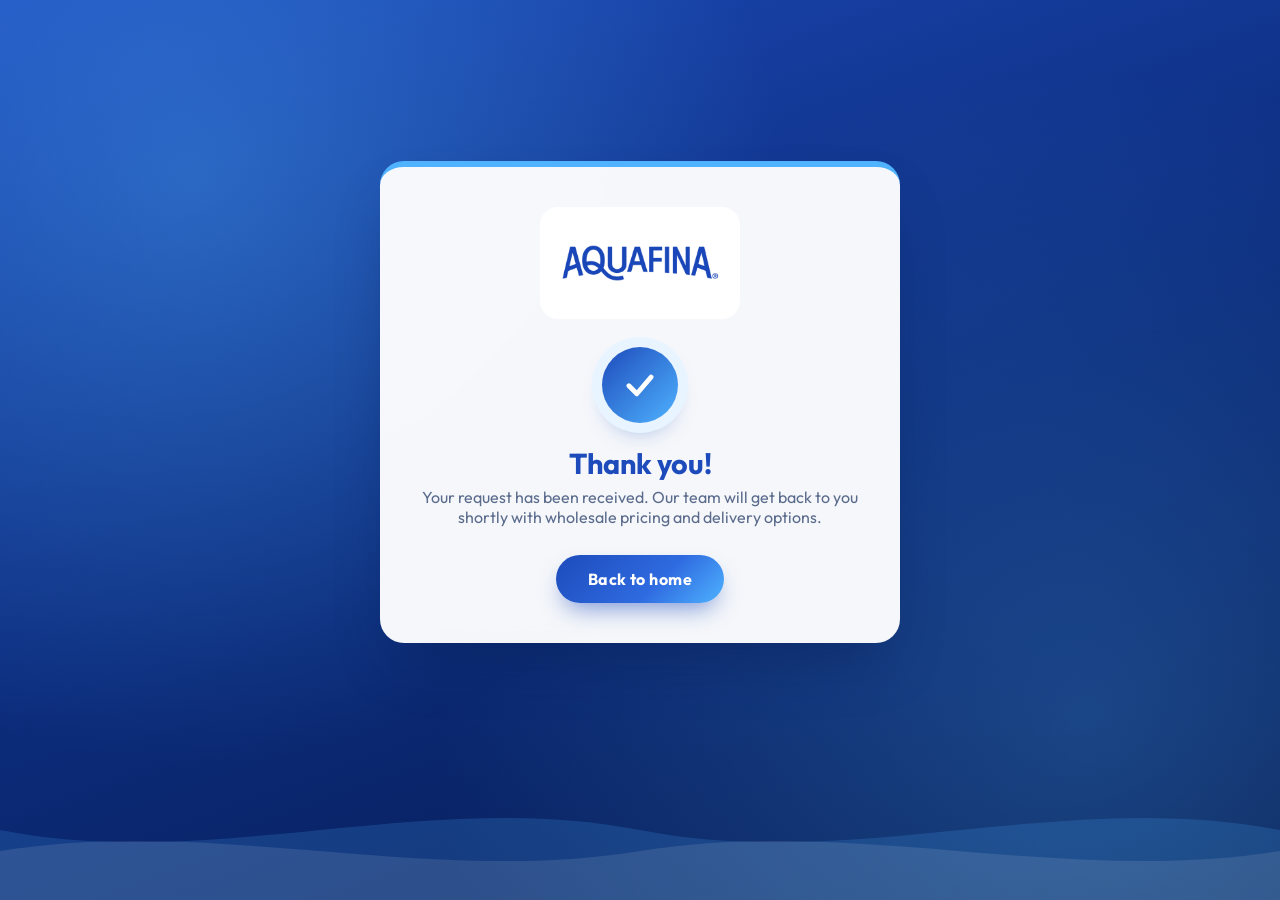
==== thank-you.html @ bb62f4f6 "adding thank you page" ====
<!DOCTYPE html>
<html lang="en">
<head>
    <meta charset="UTF-8">
    <meta name="viewport" content="width=device-width, initial-scale=1.0">
    <title>Aquafina | Thank You</title>
    <link rel="preconnect" href="https://fonts.googleapis.com">
    <link rel="preconnect" href="https://fonts.gstatic.com" crossorigin>
    <link href="https://fonts.googleapis.com/css2?family=Outfit:wght@400;500;600;700;800&display=swap" rel="stylesheet">
    <link rel="stylesheet" href="./style.css">
</head>
<body>

<div class="ocean" aria-hidden="true">
    <span class="bubble"></span><span class="bubble"></span><span class="bubble"></span>
    <span class="bubble"></span><span class="bubble"></span><span class="bubble"></span>
    <span class="bubble"></span><span class="bubble"></span>
</div>

<main class="page page-single">

    <section class="card thanks">
        <img class="logo" src="./logo.png" alt="Aquafina">

        <div class="check" aria-hidden="true">
            <svg viewBox="0 0 24 24" fill="none" stroke="currentColor" stroke-width="3" stroke-linecap="round" stroke-linejoin="round">
                <polyline points="5 12.5 10 17.5 19 7"/>
            </svg>
        </div>

        <h2>Thank you!</h2>
        <p class="sub">Your request has been received. Our team will get back to you shortly with wholesale pricing and delivery options.</p>

        <a class="btn" href="./index.html">Back to home</a>
    </section>

</main>

<svg class="waves" viewBox="0 0 1440 200" preserveAspectRatio="none" aria-hidden="true">
    <path class="wave w1" d="M0,100 C240,160 480,40 720,100 C960,160 1200,40 1440,100 L1440,200 L0,200 Z"/>
    <path class="wave w2" d="M0,130 C240,80 480,180 720,130 C960,80 1200,180 1440,130 L1440,200 L0,200 Z"/>
</svg>

</body>
</html>
---- style.css ----
/* ==========================================================
   Aquafina – Web-to-Lead form
   ========================================================== */

:root {
    --aqua-blue: #1d4bbb;      /* logo blue */
    --aqua-deep: #0b2a78;
    --aqua-navy: #071a4d;
    --aqua-sky: #4fb3ff;
    --aqua-ice: #e8f4ff;
    --white: #ffffff;
    --text: #0d1b3e;
    --muted: #5a6b8c;
    --radius: 14px;
    --shadow: 0 30px 60px -20px rgba(7, 26, 77, 0.45);
}

* { box-sizing: border-box; }

html, body { height: 100%; }

body {
    margin: 0;
    font-family: "Outfit", system-ui, -apple-system, "Segoe UI", sans-serif;
    color: var(--text);
    min-height: 100vh;
    overflow-x: hidden;
    background:
        radial-gradient(circle at 15% 20%, rgba(79, 179, 255, 0.35), transparent 45%),
        radial-gradient(circle at 85% 80%, rgba(79, 179, 255, 0.25), transparent 50%),
        linear-gradient(160deg, var(--aqua-blue) 0%, var(--aqua-deep) 55%, var(--aqua-navy) 100%);
    background-attachment: fixed;
}

/* ---------- Layout ---------- */

.page {
    position: relative;
    z-index: 2;
    max-width: 1180px;
    margin: 0 auto;
    padding: 64px 24px 160px;
    display: grid;
    grid-template-columns: 1.05fr 1fr;
    gap: 64px;
    align-items: center;
    min-height: 100vh;
}

/* ---------- Hero ---------- */

.hero { color: var(--white); animation: rise 0.8s ease-out both; }

.logo {
    width: 260px;
    max-width: 100%;
    background: var(--white);
    border-radius: 18px;
    padding: 10px 18px;
    box-shadow: 0 12px 30px rgba(0, 0, 0, 0.2);
    mix-blend-mode: normal;
    margin-bottom: 36px;
}

.hero h1 {
    font-size: clamp(2.4rem, 5vw, 3.8rem);
    line-height: 1.05;
    font-weight: 800;
    letter-spacing: -0.02em;
    margin: 0 0 20px;
}

.hero h1 span {
    background: linear-gradient(90deg, #ffffff, var(--aqua-sky));
    -webkit-background-clip: text;
    background-clip: text;
    color: transparent;
}

.hero p {
    font-size: 1.1rem;
    line-height: 1.6;
    color: rgba(255, 255, 255, 0.85);
    max-width: 480px;
    margin: 0 0 28px;
}

.perks { list-style: none; padding: 0; margin: 0; }

.perks li {
    position: relative;
    padding-left: 34px;
    margin-bottom: 14px;
    font-weight: 500;
    color: rgba(255, 255, 255, 0.92);
}

/* little water-drop bullet */
.perks li::before {
    content: "";
    position: absolute;
    left: 4px;
    top: 3px;
    width: 14px;
    height: 14px;
    background: var(--aqua-sky);
    border-radius: 0 50% 50% 50%;
    transform: rotate(45deg);
    box-shadow: 0 0 12px rgba(79, 179, 255, 0.8);
}

/* ---------- Card ---------- */

.card {
    background: rgba(255, 255, 255, 0.96);
    backdrop-filter: blur(12px);
    border-radius: 24px;
    padding: 40px 36px;
    box-shadow: var(--shadow);
    border-top: 6px solid var(--aqua-sky);
    animation: rise 0.8s 0.15s ease-out both;
}

.card h2 {
    margin: 0 0 6px;
    font-size: 1.8rem;
    font-weight: 700;
    color: var(--aqua-blue);
}

.card .sub { margin: 0 0 28px; color: var(--muted); }

/* ---------- Form ---------- */

form { display: flex; flex-direction: column; gap: 18px; }

.row { display: grid; grid-template-columns: 1fr 1fr; gap: 16px; }

.field { display: flex; flex-direction: column; gap: 7px; }

label {
    font-size: 0.82rem;
    font-weight: 600;
    letter-spacing: 0.04em;
    text-transform: uppercase;
    color: var(--aqua-deep);
}

input[type="text"],
input[type="email"],
input[type="tel"],
select {
    width: 100%;
    font: inherit;
    font-size: 1rem;
    color: var(--text);
    padding: 13px 16px;
    background: var(--aqua-ice);
    border: 2px solid transparent;
    border-radius: var(--radius);
    outline: none;
    transition: border-color 0.2s, background 0.2s, box-shadow 0.2s;
}

input::placeholder { color: #9aaccc; }

input:hover, select:hover { background: #dcedff; }

input:focus, select:focus {
    background: var(--white);
    border-color: var(--aqua-blue);
    box-shadow: 0 0 0 5px rgba(29, 75, 187, 0.15);
}

select {
    appearance: none;
    -webkit-appearance: none;
    cursor: pointer;
    padding-right: 42px;
    background-image: url("data:image/svg+xml,%3Csvg xmlns='http://www.w3.org/2000/svg' width='14' height='14' viewBox='0 0 24 24' fill='none' stroke='%231d4bbb' stroke-width='3' stroke-linecap='round' stroke-linejoin='round'%3E%3Cpolyline points='6 9 12 15 18 9'/%3E%3C/svg%3E");
    background-repeat: no-repeat;
    background-position: right 16px center;
}

/* required marker */
.field:has(input[required]) label::after {
    content: " *";
    color: var(--aqua-sky);
}

/* ---------- Button ---------- */

button[type="submit"] {
    position: relative;
    overflow: hidden;
    margin-top: 8px;
    padding: 16px;
    font: inherit;
    font-size: 1.05rem;
    font-weight: 700;
    letter-spacing: 0.03em;
    color: var(--white);
    background: linear-gradient(135deg, var(--aqua-blue), #2f6be0 60%, var(--aqua-sky));
    border: none;
    border-radius: 999px;
    cursor: pointer;
    box-shadow: 0 12px 24px -8px rgba(29, 75, 187, 0.6);
    transition: transform 0.2s, box-shadow 0.2s;
}

/* shine sweep */
button[type="submit"]::after {
    content: "";
    position: absolute;
    top: 0;
    left: -75%;
    width: 50%;
    height: 100%;
    background: linear-gradient(120deg, transparent, rgba(255, 255, 255, 0.45), transparent);
    transform: skewX(-20deg);
    transition: left 0.6s;
}

button[type="submit"]:hover {
    transform: translateY(-2px);
    box-shadow: 0 18px 30px -8px rgba(29, 75, 187, 0.7);
}

button[type="submit"]:hover::after { left: 130%; }
button[type="submit"]:active { transform: translateY(0); }

/* ---------- Thank-you page ---------- */

.page-single {
    grid-template-columns: minmax(0, 520px);
    justify-content: center;
}

.thanks { text-align: center; }

.thanks .logo {
    width: 200px;
    margin: 0 auto 28px;
    display: block;
    box-shadow: none;
}

.check {
    width: 76px;
    height: 76px;
    margin: 0 auto 22px;
    display: grid;
    place-items: center;
    color: var(--white);
    background: linear-gradient(135deg, var(--aqua-blue), var(--aqua-sky));
    border-radius: 50%;
    box-shadow: 0 0 0 10px var(--aqua-ice), 0 12px 24px -8px rgba(29, 75, 187, 0.6);
    animation: pop 0.5s 0.4s ease-out both;
}

.check svg { width: 38px; height: 38px; }

.btn {
    display: inline-block;
    padding: 14px 32px;
    font-weight: 700;
    letter-spacing: 0.03em;
    color: var(--white);
    text-decoration: none;
    background: linear-gradient(135deg, var(--aqua-blue), #2f6be0 60%, var(--aqua-sky));
    border-radius: 999px;
    box-shadow: 0 12px 24px -8px rgba(29, 75, 187, 0.6);
    transition: transform 0.2s, box-shadow 0.2s;
}

.btn:hover {
    transform: translateY(-2px);
    box-shadow: 0 18px 30px -8px rgba(29, 75, 187, 0.7);
}

@keyframes pop {
    from { opacity: 0; transform: scale(0.4); }
    to   { opacity: 1; transform: scale(1); }
}

/* ---------- Bubbles ---------- */

.ocean {
    position: fixed;
    inset: 0;
    z-index: 1;
    pointer-events: none;
    overflow: hidden;
}

.bubble {
    position: absolute;
    bottom: -80px;
    border-radius: 50%;
    background: radial-gradient(circle at 30% 30%, rgba(255, 255, 255, 0.7), rgba(255, 255, 255, 0.08) 60%);
    border: 1px solid rgba(255, 255, 255, 0.35);
    animation: float linear infinite;
}

.bubble:nth-child(1) { left: 5%;  width: 28px; height: 28px; animation-duration: 14s; }
.bubble:nth-child(2) { left: 18%; width: 14px; height: 14px; animation-duration: 10s; animation-delay: 2s; }
.bubble:nth-child(3) { left: 32%; width: 40px; height: 40px; animation-duration: 18s; animation-delay: 4s; }
.bubble:nth-child(4) { left: 47%; width: 18px; height: 18px; animation-duration: 12s; animation-delay: 1s; }
.bubble:nth-child(5) { left: 60%; width: 34px; height: 34px; animation-duration: 16s; animation-delay: 6s; }
.bubble:nth-child(6) { left: 74%; width: 12px; height: 12px; animation-duration: 9s;  animation-delay: 3s; }
.bubble:nth-child(7) { left: 86%; width: 26px; height: 26px; animation-duration: 15s; animation-delay: 5s; }
.bubble:nth-child(8) { left: 94%; width: 16px; height: 16px; animation-duration: 11s; animation-delay: 7s; }

/* ---------- Waves ---------- */

.waves {
    position: fixed;
    left: 0;
    bottom: 0;
    width: 100%;
    height: 140px;
    z-index: 0;
    pointer-events: none;
}

.wave { animation: sway 8s ease-in-out infinite alternate; }
.w1 { fill: rgba(79, 179, 255, 0.18); }
.w2 { fill: rgba(255, 255, 255, 0.10); animation-duration: 11s; animation-direction: alternate-reverse; }

/* ---------- Animations ---------- */

@keyframes float {
    0%   { transform: translateY(0) translateX(0); opacity: 0; }
    10%  { opacity: 1; }
    50%  { transform: translateY(-55vh) translateX(20px); }
    100% { transform: translateY(-115vh) translateX(-10px); opacity: 0; }
}

@keyframes sway {
    from { transform: translateX(-40px); }
    to   { transform: translateX(40px); }
}

@keyframes rise {
    from { opacity: 0; transform: translateY(24px); }
    to   { opacity: 1; transform: translateY(0); }
}

@media (prefers-reduced-motion: reduce) {
    *, *::before, *::after { animation: none !important; transition: none !important; }
}

/* ---------- Responsive ---------- */

@media (max-width: 900px) {
    .page {
        grid-template-columns: 1fr;
        gap: 40px;
        padding-top: 40px;
    }
    .hero { text-align: center; }
    .hero p { margin-left: auto; margin-right: auto; }
    .perks { display: inline-block; text-align: left; }
    .logo { margin-left: auto; margin-right: auto; display: block; }
}

@media (max-width: 520px) {
    .card { padding: 30px 22px; }
    .row { grid-template-columns: 1fr; }
}


.field:has(select[required]) label::after {
    content: " *";
    color: var(--aqua-sky);
}
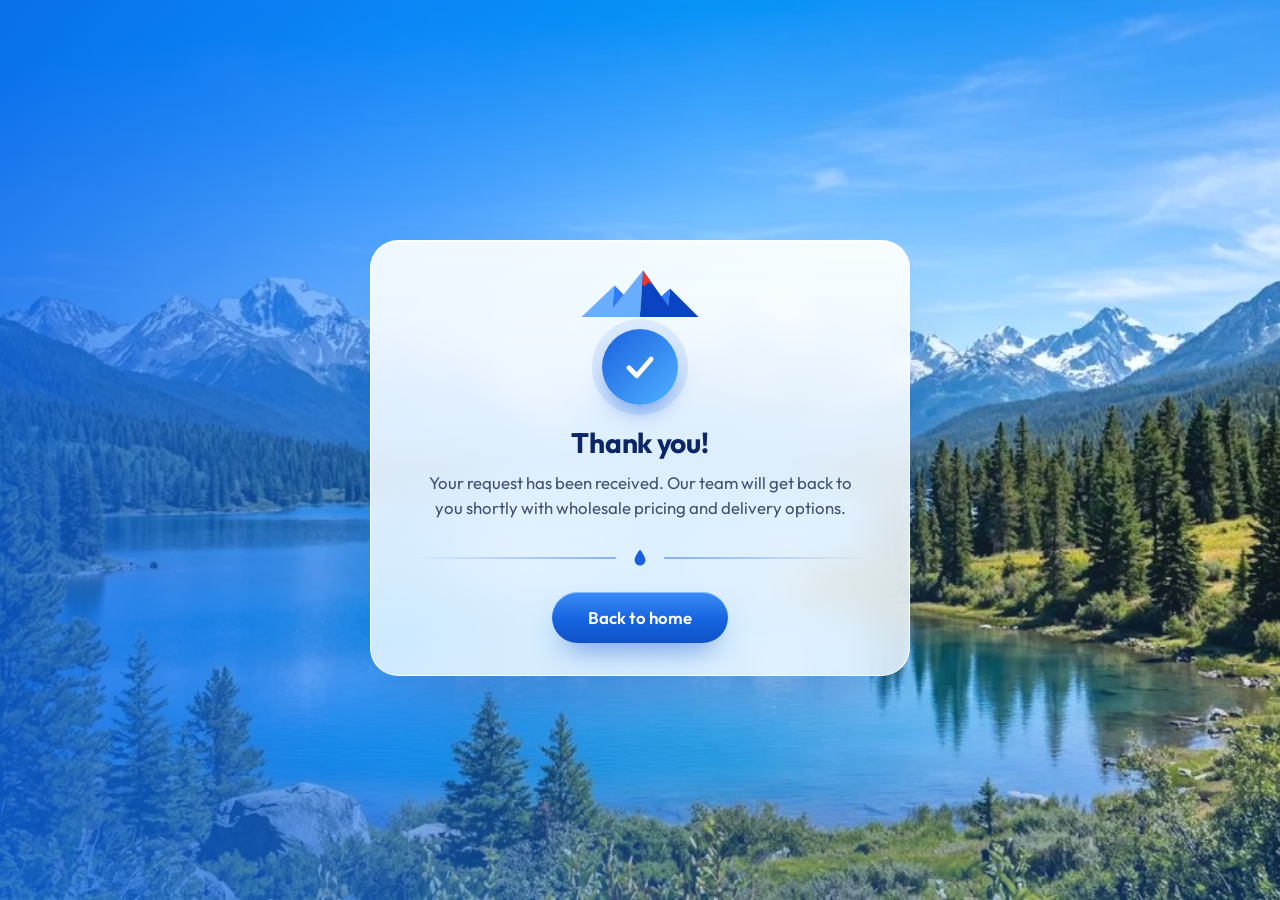
==== commit 36869fd5: "Updating the Ui of the Web to Lead form" ====
--- a/thank-you.html
+++ b/thank-you.html
@@ -6,21 +6,28 @@
     <title>Aquafina | Thank You</title>
     <link rel="preconnect" href="https://fonts.googleapis.com">
     <link rel="preconnect" href="https://fonts.gstatic.com" crossorigin>
-    <link href="https://fonts.googleapis.com/css2?family=Outfit:wght@400;500;600;700;800&display=swap" rel="stylesheet">
+    <link href="https://fonts.googleapis.com/css2?family=Outfit:wght@400;500;600;700&display=swap" rel="stylesheet">
     <link rel="stylesheet" href="./style.css">
 </head>
 <body>
 
-<div class="ocean" aria-hidden="true">
-    <span class="bubble"></span><span class="bubble"></span><span class="bubble"></span>
-    <span class="bubble"></span><span class="bubble"></span><span class="bubble"></span>
-    <span class="bubble"></span><span class="bubble"></span>
-</div>
+<svg class="sprite" aria-hidden="true" focusable="false">
+    <symbol id="i-mountains" viewBox="0 0 160 64">
+        <path style="fill:var(--mk-light)" d="M2 64 46 22l-4 42z"/>
+        <path style="fill:var(--mk-mid)" d="M46 22l42 42H42z"/>
+        <path style="fill:var(--mk-mid)" d="M78 64l42-38-4 38z"/>
+        <path style="fill:var(--mk-dark)" d="M120 26l38 38h-42z"/>
+        <path style="fill:var(--mk-light)" d="M34 64 84 2l-4 62z"/>
+        <path style="fill:var(--mk-dark)" d="M84 2l44 62H80z"/>
+        <path style="fill:var(--mk-red)" d="M84 2l13 18.5-6-2.5-5 5-3.2-2.5z"/>
+    </symbol>
+    <symbol id="i-drop-solid" viewBox="0 0 24 24"><path d="M12 2.5c-.4 0-.7.2-.9.5C9.6 5.3 5.5 10.6 5.5 14.6a6.5 6.5 0 0 0 13 0c0-4-4.1-9.3-5.6-11.6-.2-.3-.5-.5-.9-.5z"/></symbol>
+</svg>
 
 <main class="page page-single">
 
     <section class="card thanks">
-        <img class="logo" src="./logo.png" alt="Aquafina">
+        <svg class="card-mark" aria-hidden="true"><use href="#i-mountains"/></svg>
 
         <div class="check" aria-hidden="true">
             <svg viewBox="0 0 24 24" fill="none" stroke="currentColor" stroke-width="3" stroke-linecap="round" stroke-linejoin="round">
@@ -30,16 +37,12 @@
 
         <h2>Thank you!</h2>
         <p class="sub">Your request has been received. Our team will get back to you shortly with wholesale pricing and delivery options.</p>
+        <div class="divider" aria-hidden="true"><svg class="ico"><use href="#i-drop-solid"/></svg></div>
 
         <a class="btn" href="./index.html">Back to home</a>
     </section>
 
 </main>
 
-<svg class="waves" viewBox="0 0 1440 200" preserveAspectRatio="none" aria-hidden="true">
-    <path class="wave w1" d="M0,100 C240,160 480,40 720,100 C960,160 1200,40 1440,100 L1440,200 L0,200 Z"/>
-    <path class="wave w2" d="M0,130 C240,80 480,180 720,130 C960,80 1200,180 1440,130 L1440,200 L0,200 Z"/>
-</svg>
-
 </body>
 </html>
--- a/style.css
+++ b/style.css
@@ -1,211 +1,496 @@
 /* ==========================================================
-   Aquafina – Web-to-Lead form
+   Aquafina – Web-to-Lead landing page
+   Background: assets/mountain-lake.jpg  ·  Hero: assets/bottle-splash.*
    ========================================================== */
 
 :root {
-    --aqua-blue: #1d4bbb;      /* logo blue */
-    --aqua-deep: #0b2a78;
-    --aqua-navy: #071a4d;
-    --aqua-sky: #4fb3ff;
-    --aqua-ice: #e8f4ff;
+    --navy: #0b2566;
+    --blue-700: #0d47c6;
+    --blue-600: #1a5fe0;
+    --blue-300: #8fd3ff;
+    --ink: #13213f;
+    --muted: #42506e;
+    --label: #4b5c7e;
+    --icon: #3d5a98;
+    --line: #d5e0f0;
     --white: #ffffff;
-    --text: #0d1b3e;
-    --muted: #5a6b8c;
-    --radius: 14px;
-    --shadow: 0 30px 60px -20px rgba(7, 26, 77, 0.45);
-}
-
-* { box-sizing: border-box; }
-
-html, body { height: 100%; }
+    --danger: #d93036;
+    --field-h: 56px;
+    --radius-field: 12px;
+    --ease: cubic-bezier(.2, .7, .2, 1);
+    --sky: #3a90ec;
+    --text-shadow: 0 2px 12px rgba(6, 58, 150, .45);
+}
+
+*, *::before, *::after { box-sizing: border-box; }
 
 body {
     margin: 0;
+    min-height: 100vh;
+    min-height: 100svh;
+    display: flex;
+    flex-direction: column;
     font-family: "Outfit", system-ui, -apple-system, "Segoe UI", sans-serif;
-    color: var(--text);
-    min-height: 100vh;
+    color: var(--ink);
+    background: var(--sky);
     overflow-x: hidden;
+    -webkit-font-smoothing: antialiased;
+}
+
+/* Scenery – the mountain lake photo under a light azure wash, fixed behind
+   the page. Only the left side gets a deeper blue so the white headline
+   stays readable; the sky, peaks and lake show through everywhere else. */
+body::before {
+    content: "";
+    position: fixed;
+    top: 0;
+    left: 0;
+    right: 0;
+    height: 100vh;
+    height: 100lvh;
+    z-index: -1;
     background:
-        radial-gradient(circle at 15% 20%, rgba(79, 179, 255, 0.35), transparent 45%),
-        radial-gradient(circle at 85% 80%, rgba(79, 179, 255, 0.25), transparent 50%),
-        linear-gradient(160deg, var(--aqua-blue) 0%, var(--aqua-deep) 55%, var(--aqua-navy) 100%);
-    background-attachment: fixed;
+        linear-gradient(90deg, rgba(16, 98, 214, .74) 0%, rgba(26, 116, 228, .48) 30%, rgba(46, 146, 240, .1) 56%, rgba(46, 146, 240, 0) 100%),
+        linear-gradient(180deg, rgba(34, 128, 238, .3) 0%, rgba(120, 196, 255, .06) 40%, rgba(150, 210, 255, .08) 62%, rgba(24, 112, 226, .3) 100%),
+        url("./assets/mountain-lake.jpg") center 58% / cover no-repeat,
+        var(--sky);
+    filter: saturate(1.08) brightness(1.04);
+}
+
+.sprite { position: absolute; width: 0; height: 0; overflow: hidden; }
+
+.ico { width: 20px; height: 20px; flex: none; fill: currentColor; }
+
+.ico-line {
+    fill: none;
+    stroke: currentColor;
+    stroke-width: 1.7;
+    stroke-linecap: round;
+    stroke-linejoin: round;
 }
 
 /* ---------- Layout ---------- */
 
 .page {
+    flex: 1;
+    width: 100%;
+    max-width: 1520px;
+    margin: 0 auto;
+    padding: 40px 48px 24px;
+    display: grid;
+    grid-template-columns: minmax(0, 400px) minmax(0, 1fr) minmax(0, 580px);
+    grid-template-areas: "intro visual card";
+    column-gap: 24px;
+    align-items: center;
+}
+
+.intro  { grid-area: intro; }
+.visual { grid-area: visual; }
+.card   { grid-area: card; }
+
+/* ---------- Intro (left) ---------- */
+
+.intro {
     position: relative;
     z-index: 2;
-    max-width: 1180px;
-    margin: 0 auto;
-    padding: 64px 24px 160px;
+    color: var(--white);
+    animation: rise .8s var(--ease) both;
+}
+
+.brand {
+    display: flex;
+    flex-direction: column;
+    align-items: center;
+    width: fit-content;
+}
+
+.brand-mark {
+    width: 112px;
+    height: 45px;
+    margin-bottom: 6px;
+    --mk-light: #ffffff;
+    --mk-mid: #c4e3ff;
+    --mk-dark: #6aa6f6;
+    --mk-red: #ff4d4d;
+    filter: drop-shadow(0 6px 14px rgba(6, 58, 150, .35));
+}
+
+.brand-logo {
+    display: block;
+    width: 330px;
+    max-width: 100%;
+    height: auto;
+    filter: drop-shadow(0 6px 18px rgba(6, 58, 150, .35));
+}
+
+.brand-tagline {
+    margin: 12px 0 0;
+    font-size: 1.35rem;
+    letter-spacing: .01em;
+    text-shadow: var(--text-shadow);
+}
+
+.intro h1 {
+    margin: 48px 0 0;
+    font-size: clamp(2.5rem, 3.6vw, 3.4rem);
+    font-weight: 600;
+    line-height: 1.1;
+    letter-spacing: -.01em;
+    text-shadow: 0 4px 22px rgba(6, 58, 150, .4);
+}
+
+.intro h1 span {
+    display: block;
+    color: var(--blue-300);
+}
+
+@supports (-webkit-background-clip: text) or (background-clip: text) {
+    .intro h1 span {
+        color: transparent;
+        background: linear-gradient(90deg, #7ccdff 0%, #a9e0ff 60%, #d6f1ff 100%);
+        -webkit-background-clip: text;
+        background-clip: text;
+        text-shadow: none;
+        filter: drop-shadow(0 3px 14px rgba(6, 58, 150, .5));
+    }
+}
+
+.swoosh {
+    display: block;
+    width: 250px;
+    height: 20px;
+    margin: 6px 0 0 70px;
+}
+
+.features {
+    list-style: none;
+    margin: 32px 0 0;
+    padding: 0;
     display: grid;
-    grid-template-columns: 1.05fr 1fr;
-    gap: 64px;
+    gap: 18px;
+}
+
+.features li {
+    display: flex;
     align-items: center;
-    min-height: 100vh;
-}
-
-/* ---------- Hero ---------- */
-
-.hero { color: var(--white); animation: rise 0.8s ease-out both; }
-
-.logo {
-    width: 260px;
-    max-width: 100%;
-    background: var(--white);
-    border-radius: 18px;
-    padding: 10px 18px;
-    box-shadow: 0 12px 30px rgba(0, 0, 0, 0.2);
-    mix-blend-mode: normal;
-    margin-bottom: 36px;
-}
-
-.hero h1 {
-    font-size: clamp(2.4rem, 5vw, 3.8rem);
-    line-height: 1.05;
-    font-weight: 800;
-    letter-spacing: -0.02em;
-    margin: 0 0 20px;
-}
-
-.hero h1 span {
-    background: linear-gradient(90deg, #ffffff, var(--aqua-sky));
-    -webkit-background-clip: text;
-    background-clip: text;
-    color: transparent;
-}
-
-.hero p {
-    font-size: 1.1rem;
-    line-height: 1.6;
-    color: rgba(255, 255, 255, 0.85);
-    max-width: 480px;
-    margin: 0 0 28px;
-}
-
-.perks { list-style: none; padding: 0; margin: 0; }
-
-.perks li {
+    gap: 18px;
+    font-size: 1.3rem;
+    line-height: 1.2;
+    text-shadow: var(--text-shadow);
+}
+
+.features li > span:last-child { max-width: 8.6em; }
+
+.feature-icon {
+    flex: none;
+    width: 58px;
+    height: 58px;
+    display: grid;
+    place-items: center;
+    border: 2px solid rgba(255, 255, 255, .92);
+    border-radius: 50%;
+    background: rgba(255, 255, 255, .14);
+    box-shadow: 0 6px 18px rgba(6, 58, 150, .2), inset 0 0 14px rgba(255, 255, 255, .22);
+    -webkit-backdrop-filter: blur(4px);
+    backdrop-filter: blur(4px);
+}
+
+.feature-icon .ico { width: 28px; height: 28px; }
+
+/* ---------- Bottle (middle) ---------- */
+
+.visual {
     position: relative;
-    padding-left: 34px;
-    margin-bottom: 14px;
-    font-weight: 500;
-    color: rgba(255, 255, 255, 0.92);
-}
-
-/* little water-drop bullet */
-.perks li::before {
+    z-index: 1;
+    align-self: end;
+    pointer-events: none;
+    user-select: none;
+    animation: rise .9s .15s var(--ease) both;
+}
+
+/* soft light behind the bottle so it glows against the lake */
+.visual::before {
     content: "";
     position: absolute;
-    left: 4px;
-    top: 3px;
-    width: 14px;
-    height: 14px;
-    background: var(--aqua-sky);
-    border-radius: 0 50% 50% 50%;
-    transform: rotate(45deg);
-    box-shadow: 0 0 12px rgba(79, 179, 255, 0.8);
-}
-
-/* ---------- Card ---------- */
+    left: 50%;
+    top: 46%;
+    width: 120%;
+    aspect-ratio: 1.3;
+    transform: translate(-50%, -50%);
+    background: radial-gradient(closest-side, rgba(220, 242, 255, .5), rgba(170, 222, 255, .18) 55%, transparent);
+}
+
+.visual picture { display: block; position: relative; }
+
+.bottle {
+    display: block;
+    /* the photo is wider than the column: let the splash spill under
+       the headline on the left and behind the card on the right */
+    width: calc(100% + 580px);
+    max-width: none;
+    height: auto;
+    margin: 0 -260px -72px -320px;
+    filter: drop-shadow(0 30px 40px rgba(10, 60, 150, .22));
+    animation: bob 7s 1s ease-in-out infinite;
+}
+
+/* ---------- Card (right) ---------- */
 
 .card {
-    background: rgba(255, 255, 255, 0.96);
-    backdrop-filter: blur(12px);
-    border-radius: 24px;
-    padding: 40px 36px;
-    box-shadow: var(--shadow);
-    border-top: 6px solid var(--aqua-sky);
-    animation: rise 0.8s 0.15s ease-out both;
+    position: relative;
+    z-index: 3;
+    padding: 30px 38px 34px;
+    background: linear-gradient(180deg, rgba(255, 255, 255, .92), rgba(236, 246, 255, .86));
+    border: 1px solid rgba(255, 255, 255, .9);
+    border-radius: 28px;
+    box-shadow: 0 36px 70px -30px rgba(12, 64, 160, .45), inset 0 1px 0 rgba(255, 255, 255, .95);
+    -webkit-backdrop-filter: blur(18px) saturate(1.4);
+    backdrop-filter: blur(18px) saturate(1.4);
+    animation: rise .8s .1s var(--ease) both;
+}
+
+.card-mark {
+    display: block;
+    width: 120px;
+    height: 48px;
+    margin: 0 auto 12px;
+    --mk-light: #69adff;
+    --mk-mid: #2f7cf6;
+    --mk-dark: #0b44c2;
+    --mk-red: #e8352f;
 }
 
 .card h2 {
-    margin: 0 0 6px;
-    font-size: 1.8rem;
+    margin: 0;
+    text-align: center;
+    color: var(--navy);
+    font-size: clamp(1.7rem, 2.2vw, 2.1rem);
     font-weight: 700;
-    color: var(--aqua-blue);
-}
-
-.card .sub { margin: 0 0 28px; color: var(--muted); }
+    line-height: 1.15;
+    letter-spacing: -.01em;
+}
+
+.card .sub {
+    max-width: 490px;
+    margin: 10px auto 0;
+    text-wrap: balance;
+    text-align: center;
+    color: var(--muted);
+    font-size: 1.05rem;
+    line-height: 1.5;
+}
+
+.divider {
+    display: flex;
+    align-items: center;
+    gap: 14px;
+    max-width: 460px;
+    margin: 16px auto 24px;
+    color: var(--blue-600);
+}
+
+.divider::before,
+.divider::after {
+    content: "";
+    flex: 1;
+    height: 1.5px;
+    border-radius: 2px;
+    background: linear-gradient(90deg, rgba(26, 95, 224, 0), rgba(26, 95, 224, .45));
+}
+
+.divider::after { transform: scaleX(-1); }
 
 /* ---------- Form ---------- */
 
-form { display: flex; flex-direction: column; gap: 18px; }
-
-.row { display: grid; grid-template-columns: 1fr 1fr; gap: 16px; }
-
-.field { display: flex; flex-direction: column; gap: 7px; }
-
-label {
-    font-size: 0.82rem;
-    font-weight: 600;
-    letter-spacing: 0.04em;
-    text-transform: uppercase;
-    color: var(--aqua-deep);
-}
-
-input[type="text"],
-input[type="email"],
-input[type="tel"],
-select {
+form {
+    display: grid;
+    grid-template-columns: repeat(2, minmax(0, 1fr));
+    gap: 14px 16px;
+}
+
+.field { position: relative; min-width: 0; }
+.field-full { grid-column: 1 / -1; }
+
+.field > .ico {
+    position: absolute;
+    z-index: 1;
+    left: 16px;
+    top: calc(var(--field-h) / 2);
+    transform: translateY(-50%);
+    color: var(--icon);
+    pointer-events: none;
+    transition: color .2s;
+}
+
+.field input,
+.field select,
+.field textarea {
+    display: block;
     width: 100%;
+    height: var(--field-h);
+    margin: 0;
+    padding: 22px 16px 6px 48px;
     font: inherit;
     font-size: 1rem;
-    color: var(--text);
-    padding: 13px 16px;
-    background: var(--aqua-ice);
-    border: 2px solid transparent;
-    border-radius: var(--radius);
+    color: var(--ink);
+    background-color: rgba(255, 255, 255, .82);
+    border: 1.5px solid var(--line);
+    border-radius: var(--radius-field);
     outline: none;
-    transition: border-color 0.2s, background 0.2s, box-shadow 0.2s;
-}
-
-input::placeholder { color: #9aaccc; }
-
-input:hover, select:hover { background: #dcedff; }
-
-input:focus, select:focus {
-    background: var(--white);
-    border-color: var(--aqua-blue);
-    box-shadow: 0 0 0 5px rgba(29, 75, 187, 0.15);
-}
-
-select {
+    box-shadow: 0 1px 2px rgba(13, 47, 120, .05);
+    transition: border-color .2s, box-shadow .2s, background-color .2s;
+}
+
+.field textarea {
+    height: auto;
+    min-height: 108px;
+    padding-top: 28px;
+    line-height: 1.45;
+    resize: vertical;
+}
+
+.field select {
     appearance: none;
     -webkit-appearance: none;
     cursor: pointer;
-    padding-right: 42px;
-    background-image: url("data:image/svg+xml,%3Csvg xmlns='http://www.w3.org/2000/svg' width='14' height='14' viewBox='0 0 24 24' fill='none' stroke='%231d4bbb' stroke-width='3' stroke-linecap='round' stroke-linejoin='round'%3E%3Cpolyline points='6 9 12 15 18 9'/%3E%3C/svg%3E");
+    padding-right: 44px;
+    text-overflow: ellipsis;
+    background-image: url("data:image/svg+xml,%3Csvg xmlns='http://www.w3.org/2000/svg' viewBox='0 0 24 24' fill='none' stroke='%231a3f8f' stroke-width='2.5' stroke-linecap='round' stroke-linejoin='round'%3E%3Cpath d='m6 9 6 6 6-6'/%3E%3C/svg%3E");
     background-repeat: no-repeat;
     background-position: right 16px center;
-}
-
-/* required marker */
-.field:has(input[required]) label::after {
-    content: " *";
-    color: var(--aqua-sky);
-}
+    background-size: 18px;
+}
+
+.field select option { color: var(--ink); }
+
+/* the placeholders act as hints that appear on focus */
+.field input::placeholder,
+.field textarea::placeholder { color: transparent; opacity: 1; transition: color .2s; }
+.field input:focus::placeholder,
+.field textarea:focus::placeholder { color: #9aa9c4; }
+
+/* Floating label: sits small at the top of the field ... */
+.field label {
+    position: absolute;
+    z-index: 1;
+    left: 49px;
+    top: calc(var(--field-h) / 2);
+    max-width: calc(100% - 66px);
+    overflow: hidden;
+    white-space: nowrap;
+    text-overflow: ellipsis;
+    font-size: 1rem;
+    line-height: 1.25;
+    color: var(--label);
+    pointer-events: none;
+    transform-origin: left center;
+    transform: translateY(-120%) scale(.76);
+    transition: transform .2s var(--ease), color .2s;
+}
+
+.field:has(select) label { max-width: calc(100% - 96px); }
+
+.field:has([required]) label::after { content: " *"; }
+
+/* ... and rests inside it, like a placeholder, while the field is empty */
+.field:has(input:placeholder-shown:not(:-webkit-autofill)):not(:focus-within) label,
+.field:has(textarea:placeholder-shown):not(:focus-within) label,
+.field:has(option[value=""]:checked):not(:focus-within) label {
+    transform: translateY(-50%);
+}
+
+.field:has(option[value=""]:checked):not(:focus-within) select { color: transparent; }
+
+/* the message box is taller: keep its icon and label on the first line */
+.field-area > .ico { top: 28px; }
+.field-area label { top: 28px; }
+
+.field input:hover,
+.field select:hover,
+.field textarea:hover { border-color: #b4c7e5; }
+
+.field input:focus,
+.field select:focus,
+.field textarea:focus {
+    border-color: var(--blue-600);
+    background-color: var(--white);
+    box-shadow: 0 0 0 4px rgba(26, 95, 224, .14);
+}
+
+.field:focus-within > .ico,
+.field:focus-within label { color: var(--blue-600); }
+
+/* invalid only after the visitor has interacted with the field */
+.field input:user-invalid,
+.field select:user-invalid,
+.field textarea:user-invalid {
+    border-color: var(--danger);
+    box-shadow: 0 0 0 4px rgba(217, 48, 54, .12);
+}
+
+.field:has(:user-invalid) > .ico,
+.field:has(:user-invalid) label { color: var(--danger); }
+
+.field input:-webkit-autofill {
+    -webkit-text-fill-color: var(--ink);
+    box-shadow: inset 0 0 0 40px var(--white);
+}
+
+.field input:-webkit-autofill:focus {
+    box-shadow: inset 0 0 0 40px var(--white), 0 0 0 4px rgba(26, 95, 224, .14);
+}
+
+/* ---------- Consent ---------- */
+
+.consent {
+    grid-column: 1 / -1;
+    display: flex;
+    align-items: flex-start;
+    gap: 12px;
+    margin-top: 2px;
+    font-size: .98rem;
+    line-height: 1.4;
+    color: var(--muted);
+    text-wrap: pretty;
+    cursor: pointer;
+}
+
+.consent input {
+    flex: none;
+    width: 20px;
+    height: 20px;
+    margin: 0;
+    accent-color: var(--blue-600);
+    cursor: pointer;
+}
+
+.consent input:user-invalid { outline: 2px solid var(--danger); outline-offset: 2px; }
 
 /* ---------- Button ---------- */
 
 button[type="submit"] {
+    grid-column: 1 / -1;
+    justify-self: center;
     position: relative;
     overflow: hidden;
-    margin-top: 8px;
-    padding: 16px;
+    display: inline-flex;
+    align-items: center;
+    justify-content: center;
+    gap: 10px;
+    min-width: min(100%, 300px);
+    margin-top: 6px;
+    padding: 16px 48px;
     font: inherit;
-    font-size: 1.05rem;
-    font-weight: 700;
-    letter-spacing: 0.03em;
+    font-size: 1.15rem;
+    font-weight: 600;
+    letter-spacing: .01em;
     color: var(--white);
-    background: linear-gradient(135deg, var(--aqua-blue), #2f6be0 60%, var(--aqua-sky));
-    border: none;
+    background: linear-gradient(180deg, #3a8cf6 0%, #1663e0 55%, #0f52c6 100%);
+    border: 0;
     border-radius: 999px;
     cursor: pointer;
-    box-shadow: 0 12px 24px -8px rgba(29, 75, 187, 0.6);
-    transition: transform 0.2s, box-shadow 0.2s;
+    box-shadow: 0 16px 30px -12px rgba(16, 82, 198, .6), inset 0 1px 0 rgba(255, 255, 255, .4);
+    transition: transform .2s var(--ease), box-shadow .2s, filter .2s;
 }
 
 /* shine sweep */
@@ -216,134 +501,147 @@
     left: -75%;
     width: 50%;
     height: 100%;
-    background: linear-gradient(120deg, transparent, rgba(255, 255, 255, 0.45), transparent);
+    background: linear-gradient(120deg, transparent, rgba(255, 255, 255, .4), transparent);
     transform: skewX(-20deg);
-    transition: left 0.6s;
+    transition: left .6s;
+}
+
+button[type="submit"] .ico {
+    width: 20px;
+    height: 20px;
+    stroke-width: 2.4;
+    transition: transform .2s var(--ease);
 }
 
 button[type="submit"]:hover {
     transform: translateY(-2px);
-    box-shadow: 0 18px 30px -8px rgba(29, 75, 187, 0.7);
+    filter: brightness(1.06);
+    box-shadow: 0 20px 34px -12px rgba(16, 82, 198, .72), inset 0 1px 0 rgba(255, 255, 255, .4);
 }
 
 button[type="submit"]:hover::after { left: 130%; }
+button[type="submit"]:hover .ico { transform: translateX(4px); }
 button[type="submit"]:active { transform: translateY(0); }
 
+button[type="submit"]:focus-visible {
+    outline: 3px solid var(--blue-300);
+    outline-offset: 3px;
+}
+
+/* ---------- Trust band (footer) ---------- */
+
+.trust {
+    position: relative;
+    isolation: isolate;
+    padding: 56px 48px 28px;
+    color: var(--white);
+}
+
+.trust-wave {
+    position: absolute;
+    inset: 0;
+    z-index: -1;
+    width: 100%;
+    height: 100%;
+}
+
+.trust-list {
+    list-style: none;
+    max-width: 1424px;
+    margin: 0 auto;
+    padding: 0;
+    display: flex;
+    flex-wrap: wrap;
+    align-items: center;
+    row-gap: 12px;
+}
+
+.trust-list li {
+    display: flex;
+    align-items: center;
+    gap: 14px;
+    padding: 2px 36px;
+    font-size: 1.2rem;
+}
+
+.trust-list li:first-child { padding-left: 0; }
+.trust-list li + li { border-left: 1.5px solid rgba(255, 255, 255, .45); }
+
+.trust-list .ico {
+    width: 34px;
+    height: 34px;
+    color: #a6dbff;
+    stroke-width: 1.5;
+}
+
 /* ---------- Thank-you page ---------- */
 
-.page-single {
-    grid-template-columns: minmax(0, 520px);
+/* .page.page-single so the responsive .page grids below never override it */
+.page.page-single {
+    grid-template-columns: minmax(0, 540px);
+    grid-template-areas: "card";
     justify-content: center;
 }
 
 .thanks { text-align: center; }
-
-.thanks .logo {
-    width: 200px;
-    margin: 0 auto 28px;
-    display: block;
-    box-shadow: none;
-}
 
 .check {
     width: 76px;
     height: 76px;
-    margin: 0 auto 22px;
+    margin: 8px auto 22px;
     display: grid;
     place-items: center;
     color: var(--white);
-    background: linear-gradient(135deg, var(--aqua-blue), var(--aqua-sky));
+    background: linear-gradient(135deg, var(--blue-600), #4fb3ff);
     border-radius: 50%;
-    box-shadow: 0 0 0 10px var(--aqua-ice), 0 12px 24px -8px rgba(29, 75, 187, 0.6);
-    animation: pop 0.5s 0.4s ease-out both;
+    box-shadow: 0 0 0 10px rgba(26, 95, 224, .1), 0 12px 24px -8px rgba(26, 95, 224, .6);
+    animation: pop .5s .4s var(--ease) both;
 }
 
 .check svg { width: 38px; height: 38px; }
 
+.thanks .sub { margin-bottom: 28px; }
+
 .btn {
-    display: inline-block;
-    padding: 14px 32px;
-    font-weight: 700;
-    letter-spacing: 0.03em;
+    display: inline-flex;
+    align-items: center;
+    gap: 10px;
+    padding: 15px 36px;
+    font-size: 1.05rem;
+    font-weight: 600;
     color: var(--white);
     text-decoration: none;
-    background: linear-gradient(135deg, var(--aqua-blue), #2f6be0 60%, var(--aqua-sky));
+    background: linear-gradient(180deg, #3a8cf6 0%, #1663e0 55%, #0f52c6 100%);
     border-radius: 999px;
-    box-shadow: 0 12px 24px -8px rgba(29, 75, 187, 0.6);
-    transition: transform 0.2s, box-shadow 0.2s;
+    box-shadow: 0 16px 30px -12px rgba(16, 82, 198, .6), inset 0 1px 0 rgba(255, 255, 255, .4);
+    transition: transform .2s var(--ease), box-shadow .2s, filter .2s;
 }
 
 .btn:hover {
     transform: translateY(-2px);
-    box-shadow: 0 18px 30px -8px rgba(29, 75, 187, 0.7);
-}
-
-@keyframes pop {
-    from { opacity: 0; transform: scale(0.4); }
-    to   { opacity: 1; transform: scale(1); }
-}
-
-/* ---------- Bubbles ---------- */
-
-.ocean {
-    position: fixed;
-    inset: 0;
-    z-index: 1;
-    pointer-events: none;
-    overflow: hidden;
-}
-
-.bubble {
-    position: absolute;
-    bottom: -80px;
-    border-radius: 50%;
-    background: radial-gradient(circle at 30% 30%, rgba(255, 255, 255, 0.7), rgba(255, 255, 255, 0.08) 60%);
-    border: 1px solid rgba(255, 255, 255, 0.35);
-    animation: float linear infinite;
-}
-
-.bubble:nth-child(1) { left: 5%;  width: 28px; height: 28px; animation-duration: 14s; }
-.bubble:nth-child(2) { left: 18%; width: 14px; height: 14px; animation-duration: 10s; animation-delay: 2s; }
-.bubble:nth-child(3) { left: 32%; width: 40px; height: 40px; animation-duration: 18s; animation-delay: 4s; }
-.bubble:nth-child(4) { left: 47%; width: 18px; height: 18px; animation-duration: 12s; animation-delay: 1s; }
-.bubble:nth-child(5) { left: 60%; width: 34px; height: 34px; animation-duration: 16s; animation-delay: 6s; }
-.bubble:nth-child(6) { left: 74%; width: 12px; height: 12px; animation-duration: 9s;  animation-delay: 3s; }
-.bubble:nth-child(7) { left: 86%; width: 26px; height: 26px; animation-duration: 15s; animation-delay: 5s; }
-.bubble:nth-child(8) { left: 94%; width: 16px; height: 16px; animation-duration: 11s; animation-delay: 7s; }
-
-/* ---------- Waves ---------- */
-
-.waves {
-    position: fixed;
-    left: 0;
-    bottom: 0;
-    width: 100%;
-    height: 140px;
-    z-index: 0;
-    pointer-events: none;
-}
-
-.wave { animation: sway 8s ease-in-out infinite alternate; }
-.w1 { fill: rgba(79, 179, 255, 0.18); }
-.w2 { fill: rgba(255, 255, 255, 0.10); animation-duration: 11s; animation-direction: alternate-reverse; }
+    filter: brightness(1.06);
+}
+
+.btn:focus-visible {
+    outline: 3px solid var(--blue-300);
+    outline-offset: 3px;
+}
 
 /* ---------- Animations ---------- */
-
-@keyframes float {
-    0%   { transform: translateY(0) translateX(0); opacity: 0; }
-    10%  { opacity: 1; }
-    50%  { transform: translateY(-55vh) translateX(20px); }
-    100% { transform: translateY(-115vh) translateX(-10px); opacity: 0; }
-}
-
-@keyframes sway {
-    from { transform: translateX(-40px); }
-    to   { transform: translateX(40px); }
-}
 
 @keyframes rise {
     from { opacity: 0; transform: translateY(24px); }
-    to   { opacity: 1; transform: translateY(0); }
+    to   { opacity: 1; transform: none; }
+}
+
+@keyframes bob {
+    0%, 100% { transform: translateY(0) rotate(0deg); }
+    50%      { transform: translateY(-10px) rotate(-.6deg); }
+}
+
+@keyframes pop {
+    from { opacity: 0; transform: scale(.4); }
+    to   { opacity: 1; transform: scale(1); }
 }
 
 @media (prefers-reduced-motion: reduce) {
@@ -352,25 +650,109 @@
 
 /* ---------- Responsive ---------- */
 
-@media (max-width: 900px) {
+@media (max-width: 1360px) {
     .page {
-        grid-template-columns: 1fr;
-        gap: 40px;
-        padding-top: 40px;
-    }
-    .hero { text-align: center; }
-    .hero p { margin-left: auto; margin-right: auto; }
-    .perks { display: inline-block; text-align: left; }
-    .logo { margin-left: auto; margin-right: auto; display: block; }
-}
-
-@media (max-width: 520px) {
-    .card { padding: 30px 22px; }
-    .row { grid-template-columns: 1fr; }
-}
-
-
-.field:has(select[required]) label::after {
-    content: " *";
-    color: var(--aqua-sky);
-}+        grid-template-columns: minmax(0, 360px) minmax(0, 1fr) minmax(0, 540px);
+        padding-left: 32px;
+        padding-right: 32px;
+    }
+    .brand-logo { width: 290px; }
+    .intro h1 { font-size: clamp(2.3rem, 3.6vw, 3rem); }
+    .card { padding: 28px 30px 32px; }
+    .bottle { width: calc(100% + 460px); margin-left: -240px; }
+}
+
+/* two columns: headline + bottle on the left, form on the right */
+@media (max-width: 1180px) {
+    .page {
+        grid-template-columns: minmax(0, 1fr) minmax(0, 520px);
+        grid-template-areas:
+            "intro  card"
+            "visual card";
+        column-gap: 32px;
+        row-gap: 0;
+        padding: 36px 28px 24px;
+    }
+    .intro { align-self: end; }
+    .visual { align-self: start; }
+    .visual::before { width: 100%; }
+    /* may be a little wider than the column; centred so it spills evenly */
+    .bottle {
+        --w: min(100% + 80px, 660px);
+        width: var(--w);
+        margin: -8px 0 -48px calc((100% - var(--w)) / 2);
+    }
+}
+
+/* single column on tablets and phones */
+@media (max-width: 920px) {
+    .page {
+        grid-template-columns: minmax(0, 1fr);
+        grid-template-areas:
+            "intro"
+            "visual"
+            "card";
+        max-width: 640px;
+        padding: 32px 20px 28px;
+    }
+    /* the headline is centred here, so wash from the top instead of the left */
+    body::before {
+        background:
+            linear-gradient(180deg, rgba(16, 98, 214, .66) 0%, rgba(26, 116, 228, .5) 40%, rgba(46, 146, 240, .14) 70%, rgba(24, 112, 226, .3) 100%),
+            url("./assets/mountain-lake.jpg") center 58% / cover no-repeat,
+            var(--sky);
+    }
+    .intro {
+        display: flex;
+        flex-direction: column;
+        align-items: center;
+        text-align: center;
+    }
+    .brand-mark { width: 96px; height: 38px; }
+    .brand-logo { width: 250px; }
+    .brand-tagline { margin-top: 8px; font-size: 1.15rem; }
+    .intro h1 { margin-top: 26px; font-size: clamp(2.1rem, 7.5vw, 2.8rem); }
+    .swoosh { width: 200px; margin: 4px auto 0; }
+    .features {
+        width: 100%;
+        margin-top: 24px;
+        grid-template-columns: repeat(3, minmax(0, 1fr));
+        gap: 12px;
+    }
+    .features li { flex-direction: column; gap: 10px; font-size: 1rem; }
+    .features li > span:last-child { max-width: none; }
+    .feature-icon { width: 48px; height: 48px; }
+    .feature-icon .ico { width: 24px; height: 24px; }
+    .bottle { --w: min(100%, 580px); margin: 4px 0 -40px calc((100% - var(--w)) / 2); }
+    .trust { padding: 52px 20px 24px; }
+    .trust-list { justify-content: center; }
+    .trust-list li { padding: 2px 20px; font-size: 1.05rem; }
+    .trust-list .ico { width: 28px; height: 28px; }
+}
+
+@media (max-width: 560px) {
+    .card { padding: 26px 16px 28px; border-radius: 22px; }
+    .card-mark { width: 100px; height: 40px; }
+    form { grid-template-columns: minmax(0, 1fr); gap: 12px; }
+    button[type="submit"] { width: 100%; }
+    /* full-bleed, and crop the outer droplets so the bottle itself is larger
+       without the image running past the screen edge */
+    .bottle {
+        width: calc(100% + 40px);
+        aspect-ratio: 1.08;
+        object-fit: cover;
+        margin: 0 -20px -32px;
+    }
+    .trust-list {
+        display: grid;
+        grid-template-columns: repeat(3, minmax(0, 1fr));
+    }
+    .trust-list li,
+    .trust-list li:first-child {
+        flex-direction: column;
+        gap: 6px;
+        padding: 0 6px;
+        text-align: center;
+        font-size: .9rem;
+    }
+}
